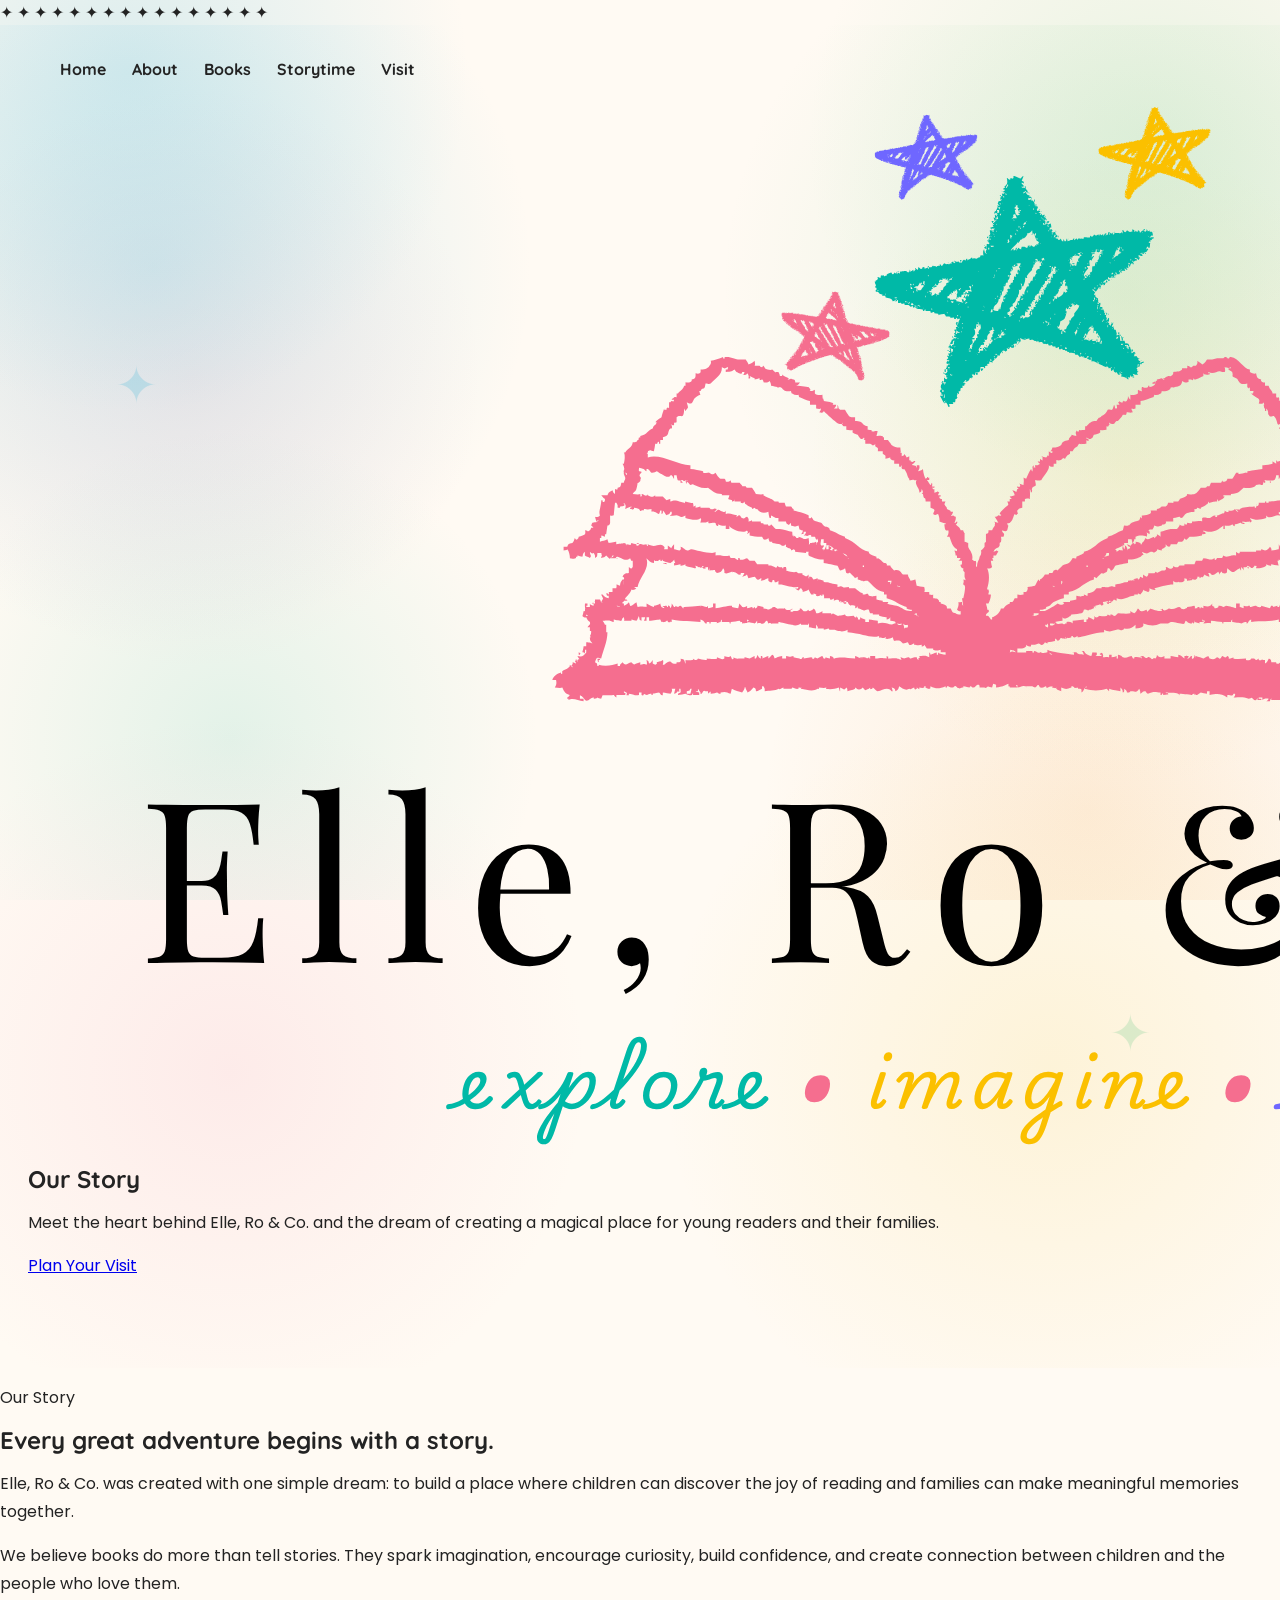
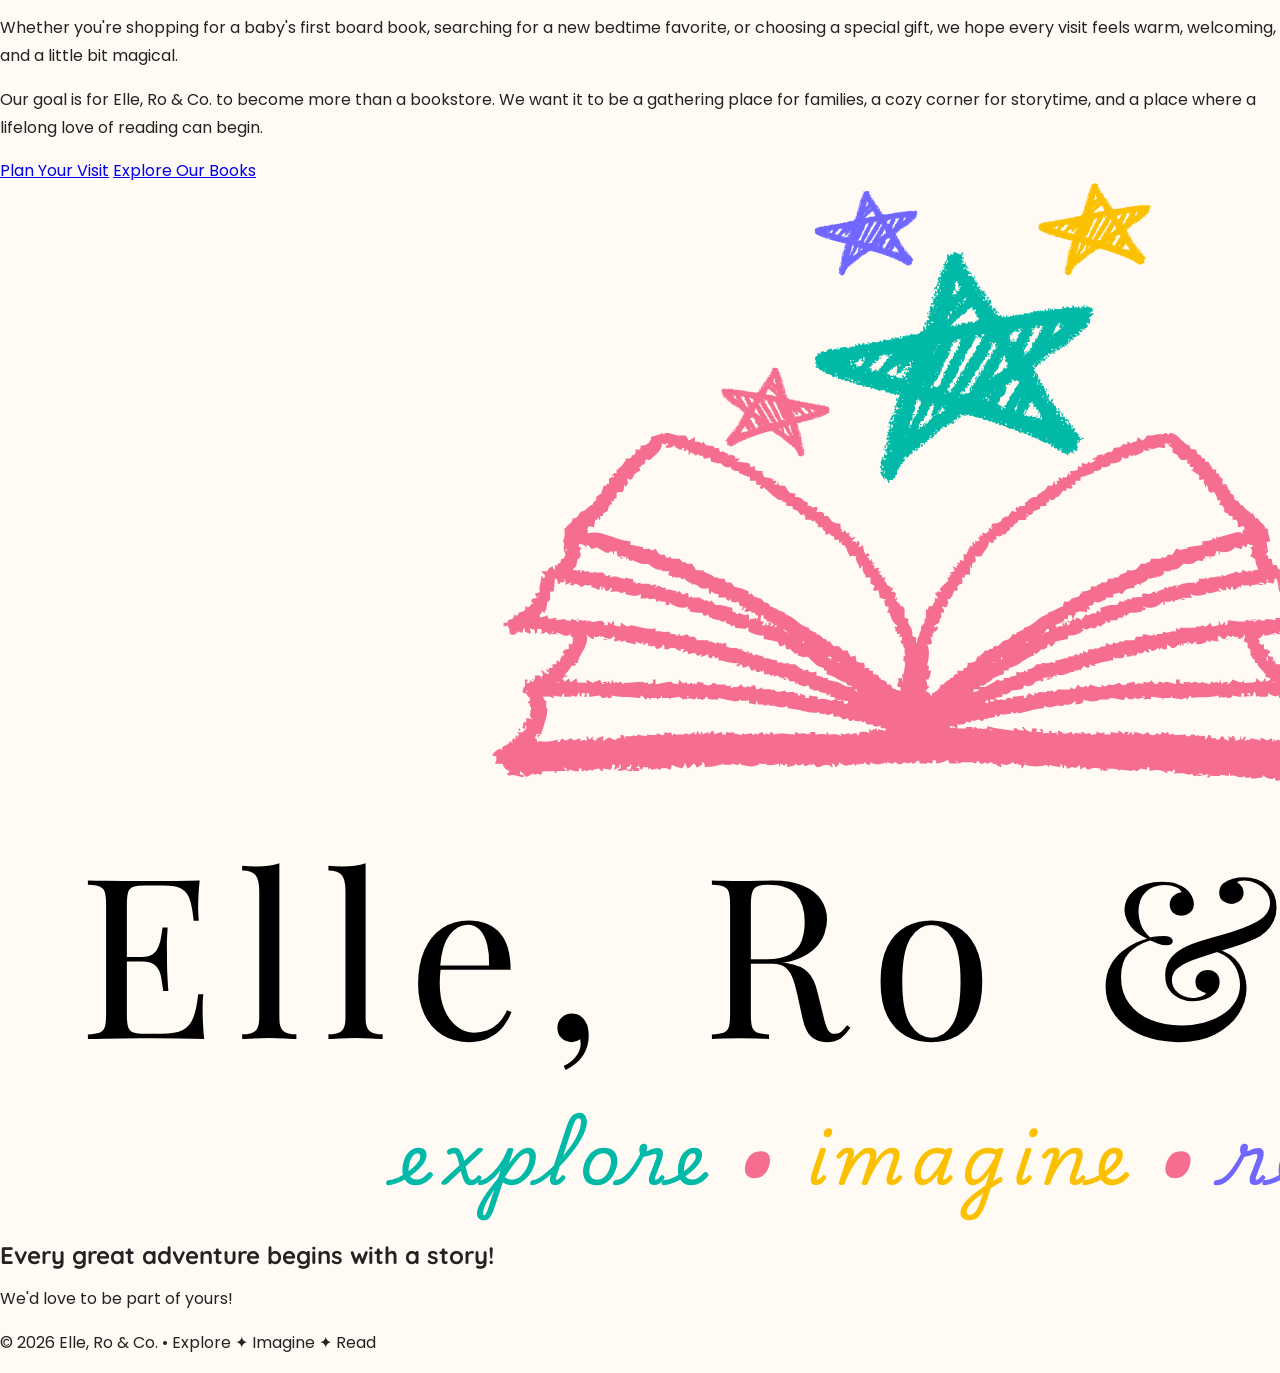
==== about.html @ 307da047 "Update about.html" ====
<!DOCTYPE html>
<html lang="en">
<head>
  <meta charset="UTF-8" />
  <meta name="viewport" content="width=device-width, initial-scale=1.0" />

  <title>Elle, Ro & Co. | Children’s Bookstore</title>

  <link rel="icon" type="image/png" href="/favicon.png" />
  <link rel="shortcut icon" type="image/png" href="/favicon.png" />
  <link rel="stylesheet" href="styles.css" />
</head>

<body>
  <div class="page-sparkles" aria-hidden="true">
  <span class="page-sparkle s1">✦</span>
  <span class="page-sparkle s2">✦</span>
  <span class="page-sparkle s3">✦</span>
  <span class="page-sparkle s4">✦</span>
  <span class="page-sparkle s5">✦</span>
  <span class="page-sparkle s6">✦</span>
  <span class="page-sparkle s7">✦</span>
  <span class="page-sparkle s8">✦</span>
  <span class="page-sparkle s9">✦</span>
  <span class="page-sparkle s10">✦</span>
  <span class="page-sparkle s11">✦</span>
  <span class="page-sparkle s12">✦</span>
  <span class="page-sparkle s13">✦</span>
  <span class="page-sparkle s14">✦</span>
  <span class="page-sparkle s15">✦</span>
  <span class="page-sparkle s16">✦</span>
</div>
  <header class="hero" id="home">
    <div class="shooting-star"></div>

    <nav class="nav">
     <div class="nav-links">
  <a href="index.html">Home</a>
  <a href="about.html">About</a>
  <a href="books.html">Books</a>
  <a href="storytime.html">Storytime</a>
  <a href="visit.html">Visit</a>
</div>

      <a href="index.html" class="logo-card">
        <img
          src="logo.png"
          alt="Elle, Ro & Co. logo"
          class="logo"
        />
      </a>
    </nav>

    <div class="hero-cloud cloud-one"></div>
    <div class="hero-cloud cloud-two"></div>

    <section class="hero-content">
      <h1>Our Story</h1>

      <p class="hero-text">
  Meet the heart behind Elle, Ro &amp; Co. and the dream of creating a magical
  place for young readers and their families.
</p>
     <div class="buttons">
  <a href="visit.html" class="btn primary">Plan Your Visit</a>
</div>
    </section>
  </header>

  <main>
  <section class="section about-page">
    <p class="section-label">Our Story</p>

    <h2>Every great adventure begins with a story.</h2>

    <p>
      Elle, Ro &amp; Co. was created with one simple dream: to build a place
      where children can discover the joy of reading and families can make
      meaningful memories together.
    </p>

    <p>
      We believe books do more than tell stories. They spark imagination,
      encourage curiosity, build confidence, and create connection between
      children and the people who love them.
    </p>

    <p>
      Whether you're shopping for a baby's first board book, searching for a
      new bedtime favorite, or choosing a special gift, we hope every visit
      feels warm, welcoming, and a little bit magical.
    </p>

    <p>
      Our goal is for Elle, Ro &amp; Co. to become more than a bookstore. We
      want it to be a gathering place for families, a cozy corner for
      storytime, and a place where a lifelong love of reading can begin.
    </p>

    <div class="buttons">
      <a href="visit.html" class="btn primary">Plan Your Visit</a>
      <a href="books.html" class="btn secondary">Explore Our Books</a>
    </div>
  </section>
</main>

  <footer class="footer">
    <img
      src="logo.png"
      alt="Elle, Ro & Co. logo"
      class="footer-logo"
    />

    <h2>Every great adventure begins with a story!</h2>

    <p class="signature-line">
      We'd love to be part of yours!
    </p>

    <p class="copyright">
      © 2026 Elle, Ro &amp; Co. • Explore ✦ Imagine ✦ Read
    </p>
  </footer>

  <script src="script.js"></script>
</body>
</html>
---- styles.css ----
@import url('https://fonts.googleapis.com/css2?family=Caveat:wght@500;700&family=Quicksand:wght@500;600;700&family=Poppins:wght@400;500;700&display=swap');
@font-face {
    font-family: 'Amsterdam';
    src: url('./fonts/amsterdam.ttf') format('truetype');
    font-weight: normal;
    font-style: normal;
}
:root {
  --cream: #fffaf3;
  --white: #ffffff;
  --ink: #232323;
  --pink: #f5a7bd;
  --yellow: #f6d66b;
  --blue: #75c7df;
  --green: #9bd8a5;
  --teal: #7fd6c2;
  --orange: #f4a35d;
  --shadow: 0 18px 45px rgba(0,0,0,0.07);
}

* {
  box-sizing: border-box;
}

html {
  scroll-behavior: smooth;
}

body {
  margin: 0;
  font-family: 'Poppins', sans-serif;
  color: var(--ink);
  background:
    radial-gradient(circle at 10% 8%, rgba(117,199,223,0.26), transparent 24%),
    radial-gradient(circle at 90% 16%, rgba(155,216,165,0.24), transparent 25%),
    radial-gradient(circle at 15% 42%, rgba(245,167,189,0.18), transparent 24%),
    radial-gradient(circle at 88% 52%, rgba(246,214,107,0.22), transparent 26%),
    radial-gradient(circle at 18% 82%, rgba(127,214,194,0.22), transparent 24%),
    radial-gradient(circle at 85% 90%, rgba(244,163,93,0.16), transparent 24%),
    var(--cream);
  background-attachment: fixed;
}

h1, h2, h3 {
  font-family: 'Quicksand', sans-serif;
  margin: 0;
  line-height: 1.08;
}

p {
  line-height: 1.75;
}

/* HERO */

.hero {
  min-height: 100vh;
  padding: 34px 28px 90px;
  position: relative;
  overflow: hidden;
  background:
    radial-gradient(circle at 12% 18%, rgba(117,199,223,0.28), transparent 24%),
    radial-gradient(circle at 88% 20%, rgba(155,216,165,0.25), transparent 26%),
    radial-gradient(circle at 18% 78%, rgba(245,167,189,0.18), transparent 24%),
    radial-gradient(circle at 82% 78%, rgba(246,214,107,0.2), transparent 26%),
    transparent;
}

.hero::before,
.hero::after {
  content: "✦";
  position: absolute;
  font-size: 3.2rem;
  opacity: 0.35;
  animation: twinkle 3s infinite ease-in-out;
  pointer-events: none;
}

.hero::before {
  top: 24%;
  left: 9%;
  color: var(--blue);
}

.hero::after {
  bottom: 22%;
  right: 10%;
  color: var(--green);
  animation-delay: 1.2s;
}

/* NAV */

.nav {
  max-width: 1160px;
  margin: 0 auto;
  display: flex;
  flex-direction: column;
}

.nav-links {
  width: 100%;
  display: flex;
  justify-content: flex-start;
  align-items: center;
  gap: 26px;
  margin-bottom: 28px;
}

.nav-links a {
  font-family: 'Quicksand', sans-serif;
  text-decoration: none;
  color: var(--ink);
  font-weight: 700;
  font-size: 1rem;
  transition: 0.2s ease;
}

.nav-links a:hover {
  color: var(--blue);
  transform: translateY(-2px);


/* CLICKABLE TEXT LINKS */
a.location-link,
a.location-link:link,
a.location-link:visited {
  display: inline;
  color: #389bb7 !important;
  font-weight: 700;
  text-decoration-line: underline;
  text-decoration-color: #75c7df !important;
  text-decoration-thickness: 2px;
  text-underline-offset: 4px;
  overflow-wrap: anywhere;
  transition:
    color 0.25s ease,
    text-decoration-color 0.25s ease;
}

a.location-link:hover,
a.location-link:focus-visible,
a.location-link:active {
  color: #5fa76c !important;
  text-decoration-color: #9bd8a5 !important;
}

/* LOGO */

.logo-card {
  align-self: center;
  display: inline-block;
  background: rgba(255,252,247,0.22);
  backdrop-filter: blur(8px);
  padding: 26px 72px;
  border-radius: 40px;
  border: 1px solid rgba(255,255,255,0.45);
  box-shadow: 0 15px 40px rgba(0,0,0,0.05);
  margin-bottom: 8px;
}

.logo {
  width: 520px;
  max-width: 92vw;
  display: block;
}

.hero-content {
  max-width: 990px;
  margin: 38px auto 0;
  text-align: center;
}

h1 {
  font-size: clamp(3rem, 6.5vw, 5.8rem);
}

.hero-text {
  max-width: 640px;
  margin: 30px auto 0;
  font-size: 1.12rem;
}

.buttons {
  margin-top: 38px;
  display: flex;
  gap: 16px;
  justify-content: center;
  flex-wrap: wrap;
}

.btn {
  text-decoration: none;
  color: var(--ink);
  padding: 15px 26px;
  border-radius: 999px;
  font-weight: 800;
  box-shadow: var(--shadow);
  transition: 0.2s ease;
}

.btn:hover {
  transform: translateY(-4px);
}

.primary {
  background: var(--blue);
}

.secondary {
  background: var(--white);
  border: 2px solid rgba(117,199,223,0.5);
}

/* SECTIONS */

.section {
  max-width: 1080px;
  margin: 0 auto;
  padding: 105px 28px;
  text-align: center;
}

.section-label {
  font-weight: 700;
  color: var(--orange);
  letter-spacing: 2px;
  font-size: 1.05rem;
  margin-bottom: 22px;
}

.section h2 {
  font-size: clamp(2.4rem, 5vw, 4.25rem);
  max-width: 820px;
  margin: 0 auto 26px;
}

.section > p:not(.section-label) {
  max-width: 720px;
  margin: 0 auto;
  font-size: 1.08rem;
}

.about,
.promise,
.events,
.visit {
  background: rgba(255,255,255,0.88);
  border-radius: 42px;
  box-shadow: var(--shadow);
  margin-top: 44px;
  position: relative;
  overflow: hidden;
}

.about { border-top: 10px solid var(--blue); }
.promise { border-top: 10px solid var(--green); }
.events { border-top: 10px solid var(--yellow); }
.visit { border-top: 10px solid var(--pink); }

/* BOOK CARDS */

.book-grid {
  display: grid;
  grid-template-columns: repeat(3, 1fr);
  gap: 22px;
  margin-top: 52px;
}

.shelf-book {
  background: var(--white);
  border-radius: 28px;
  padding: 34px 28px;
  text-align: center;
  min-height: 230px;
  box-shadow: var(--shadow);
  border: 1px solid rgba(0,0,0,0.04);
  transition: 0.22s ease;
}

.shelf-book:hover {
  transform: translateY(-7px);
}

.shelf-book span {
  font-size: 2.1rem;
  display: inline-block;
  margin-bottom: 20px;
}

.shelf-book h3 {
  font-size: 1.7rem;
  margin-bottom: 12px;
}

.shelf-book.blue h3 { color: #389bb7; }
.shelf-book.green h3 { color: #5fa76c; }
.shelf-book.yellow h3 { color: #c79b16; }
.shelf-book.teal h3 { color: #3aa991; }
.shelf-book.pink h3 { color: #d96f8d; }
.shelf-book.orange h3 { color: #d68233; }

/* EVENTS + VISIT */

.event-box {
  margin: 42px auto 0;
  max-width: 580px;
  background: rgba(246,214,107,0.16);
  border: 2px dashed rgba(199,155,22,0.55);
  border-radius: 30px;
  padding: 30px;
}

.event-box h3 {
  font-size: 1.8rem;
}

.visit-grid {
  display: grid;
  grid-template-columns: repeat(3, 1fr);
  gap: 22px;
  margin-top: 44px;
}

.visit-grid div {
  background: var(--white);
  border-radius: 28px;
  padding: 30px;
  box-shadow: var(--shadow);
}

.visit-grid h3 {
  color: #d96f8d;
  font-size: 1.6rem;
}

/* FOOTER */

.footer {
  text-align: center;
  padding: 90px 28px 65px;
}

.footer-logo {
  width: 170px;
  margin-bottom: 22px;
}

.footer h2 {
  font-size: clamp(2rem, 4vw, 3.2rem);
  margin-bottom: 10px;
}

.copyright {
  margin-top: 30px;
  font-size: 0.92rem;
  opacity: 0.75;
}

.signature-line {
    font-family: 'Amsterdam', cursive;
    font-size: 2.2rem;
    color: rgba(35,35,35,.82);
    margin-top: 48px;
    transform: rotate(-1deg);
    line-height: 1.2;
}

/* SHOOTING STAR */

.shooting-star {
  position: absolute;
  top: 12%;
  left: -120px;
  width: 140px;
  height: 2px;
  background: linear-gradient(
    to right,
    rgba(255,255,255,0),
    rgba(255,255,255,0.95)
  );
  border-radius: 999px;
  box-shadow: 0 0 10px rgba(255,255,255,0.9);
  transform: rotate(-18deg);
  animation: shootingStar 22s linear infinite;
  pointer-events: none;
  z-index: 2;
}

.shooting-star::after {
  content: "✦";
  position: absolute;
  right: -8px;
  top: -13px;
  font-size: 1.1rem;
  color: #fff8c6;
  text-shadow:
    0 0 10px #fff,
    0 0 18px #ffe89b;
}

/* PAGE SPARKLES */

.page-sparkles {
  position: fixed;
  inset: 0;
  pointer-events: none;
  z-index: 0;
  overflow: hidden;
}

.page-sparkle {
  position: absolute;
  font-size: 1.2rem;
  opacity: 0;
  animation: pageTwinkle 4s ease-in-out infinite;
}

.s1  { top: 7%;  left: 6%;  color: var(--blue);   animation-delay: 0s; }
.s2  { top: 13%; right: 8%;  color: var(--green);  animation-delay: 1.1s; }
.s3  { top: 22%; left: 14%; color: var(--yellow); animation-delay: 2.2s; }
.s4  { top: 29%; right: 13%; color: var(--pink);   animation-delay: 0.7s; }

.s5  { top: 38%; left: 7%;  color: var(--teal);   animation-delay: 1.8s; }
.s6  { top: 44%; right: 6%; color: var(--orange); animation-delay: 2.8s; }
.s7  { top: 51%; left: 18%; color: var(--green);  animation-delay: 0.4s; }
.s8  { top: 57%; right: 17%; color: var(--blue);   animation-delay: 1.5s; }

.s9  { top: 65%; left: 5%;  color: var(--pink);   animation-delay: 2.4s; }
.s10 { top: 71%; right: 9%; color: var(--yellow); animation-delay: 0.9s; }
.s11 { top: 78%; left: 15%; color: var(--orange); animation-delay: 1.9s; }
.s12 { top: 84%; right: 16%; color: var(--teal);  animation-delay: 2.9s; }

.s13 { top: 91%; left: 8%;  color: var(--blue);   animation-delay: 0.5s; }
.s14 { top: 96%; right: 7%; color: var(--green);  animation-delay: 1.6s; }
.s15 { top: 34%; left: 48%; color: var(--yellow); animation-delay: 2.6s; }
.s16 { top: 73%; left: 52%; color: var(--pink);   animation-delay: 1.2s; }

.s1,
.s6,
.s11,
.s15 {
  font-size: 0.85rem;
}

.s3,
.s8,
.s13 {
  font-size: 1.55rem;
}

/* ANIMATIONS */

@keyframes twinkle {
  0%, 100% {
    transform: scale(1) rotate(0deg);
    opacity: 0.25;
  }

  50% {
    transform: scale(1.3) rotate(12deg);
    opacity: 0.7;
  }
}

@keyframes shootingStar {
  0% {
    transform: translate(-120px, -40px) rotate(-18deg);
    opacity: 0;
  }

  2% {
    opacity: 1;
  }

  7% {
    transform: translate(1450px, 340px) rotate(-18deg);
    opacity: 0;
  }

  100% {
    transform: translate(1450px, 340px) rotate(-18deg);
    opacity: 0;
  }
}
@keyframes pageTwinkle {
  0%,
  100% {
    opacity: 0.08;
    transform: scale(0.8) rotate(0deg);
  }

  50% {
    opacity: 0.65;
    transform: scale(1.25) rotate(12deg);
  }
}

.hero,
.section,
.footer {
  position: relative;
  z-index: 1;
}

/* ==========================
   MOBILE
========================== */

@media (max-width: 850px) {
  html,
  body {
    width: 100%;
    max-width: 100%;
    margin: 0;
    overflow-x: hidden;
  }

  body {
    background-attachment: scroll;
  }

  .hero {
    width: 100%;
    min-height: auto;
    padding: 18px 0 64px;
    overflow: hidden;
  }

  .hero::before {
    top: 19%;
    left: 4%;
    font-size: 2rem;
  }

  .hero::after {
    right: 5%;
    bottom: 10%;
    font-size: 2rem;
  }

  /* NAVIGATION */

  .nav {
    width: 100%;
    max-width: none;
    margin: 0;
    padding: 0;
  }

  .nav-links {
    width: 100%;
    display: flex;
    flex-wrap: nowrap;
    justify-content: flex-start;
    align-items: center;
    gap: 21px;
    margin: 0 0 22px;
    padding: 10px 18px 12px;
    overflow-x: auto;
    scrollbar-width: none;
    -webkit-overflow-scrolling: touch;
  }

  .nav-links::-webkit-scrollbar {
    display: none;
  }

  .nav-links a {
    flex: 0 0 auto;
    padding: 4px 0;
    font-size: 0.94rem;
  }

  /* LOGO */

  .logo-card {
    width: calc(100% - 36px);
    max-width: 430px;
    margin: 0 auto;
    padding: 15px 18px;
    border-radius: 26px;
  }

  .logo {
    display: block;
    width: 100%;
    max-width: 350px;
    height: auto;
    margin: 0 auto;
  }

  /* HERO TEXT */

  .hero-content {
    width: calc(100% - 36px);
    max-width: 600px;
    margin: 27px auto 0;
    padding: 0;
  }

  h1 {
    font-size: clamp(2.35rem, 11vw, 3.5rem);
    line-height: 1.04;
  }

  .hero-text {
    width: 100%;
    max-width: 500px;
    margin: 21px auto 0;
    font-size: 0.98rem;
    line-height: 1.7;
  }

  .buttons {
    width: 100%;
    flex-direction: column;
    align-items: center;
    gap: 12px;
    margin-top: 26px;
  }

  .btn {
    width: 100%;
    max-width: 275px;
    padding: 14px 20px;
    text-align: center;
  }

  /* HOMEPAGE SECTIONS */

  .section {
    width: calc(100% - 32px);
    max-width: 650px;
    margin-left: auto;
    margin-right: auto;
    padding: 58px 20px;
  }

  .section-label {
    margin-bottom: 16px;
    font-size: 0.92rem;
    letter-spacing: 1.5px;
  }

  .section h2 {
    max-width: 100%;
    margin-bottom: 21px;
    font-size: clamp(2rem, 8.6vw, 2.85rem);
    line-height: 1.08;
  }

  .section > p:not(.section-label) {
    max-width: 100%;
    font-size: 0.98rem;
    line-height: 1.7;
  }

  .about,
  .promise,
  .events,
  .visit {
    margin-top: 28px;
    border-radius: 28px;
  }

  /* BOOK CARDS */

  .book-grid {
    grid-template-columns: 1fr;
    gap: 17px;
    margin-top: 34px;
  }

  .shelf-book {
    width: 100%;
    max-width: 360px;
    min-height: auto;
    margin: 0 auto;
    padding: 27px 22px;
    border-radius: 24px;
  }

  .shelf-book span {
    margin-bottom: 13px;
    font-size: 1.9rem;
  }

  .shelf-book h3 {
    margin-bottom: 9px;
    font-size: 1.5rem;
  }

  .shelf-book p {
    margin-bottom: 0;
    font-size: 0.94rem;
  }

  /* STORYTIME */

  .event-box {
    width: 100%;
    max-width: 360px;
    margin: 30px auto 0;
    padding: 24px 20px;
    border-radius: 24px;
  }

  /* VISIT */

  .visit-grid {
    grid-template-columns: 1fr;
    gap: 16px;
    margin-top: 32px;
  }

  .visit-grid div {
    width: 100%;
    max-width: 360px;
    margin: 0 auto;
    padding: 25px 20px;
    border-radius: 24px;
  }

  .visit-grid h3 {
    font-size: 1.48rem;
  }

  .location-link {
    margin: 3px 0;
    overflow-wrap: anywhere;
  }

  /* FOOTER */

  .footer {
    width: 100%;
    margin: 0 auto;
    padding: 65px 18px 48px;
  }

  .footer-logo {
    width: 135px;
    max-width: 100%;
    margin-bottom: 18px;
  }

  .footer h2 {
    font-size: clamp(1.9rem, 8vw, 2.65rem);
    line-height: 1.08;
  }

  .signature-line {
    margin-top: 34px;
    margin-left: 0;
    font-size: 1.75rem;
    line-height: 1.3;
  }

  .copyright {
    margin-top: 26px;
    font-size: 0.78rem;
    line-height: 1.6;
  }

  /* SPARKLES */

  .shooting-star {
    display: none;
  }

  .page-sparkle {
    font-size: 0.8rem;
  }

  .s3,
  .s8,
  .s13 {
    font-size: 1.05rem;
  }
}
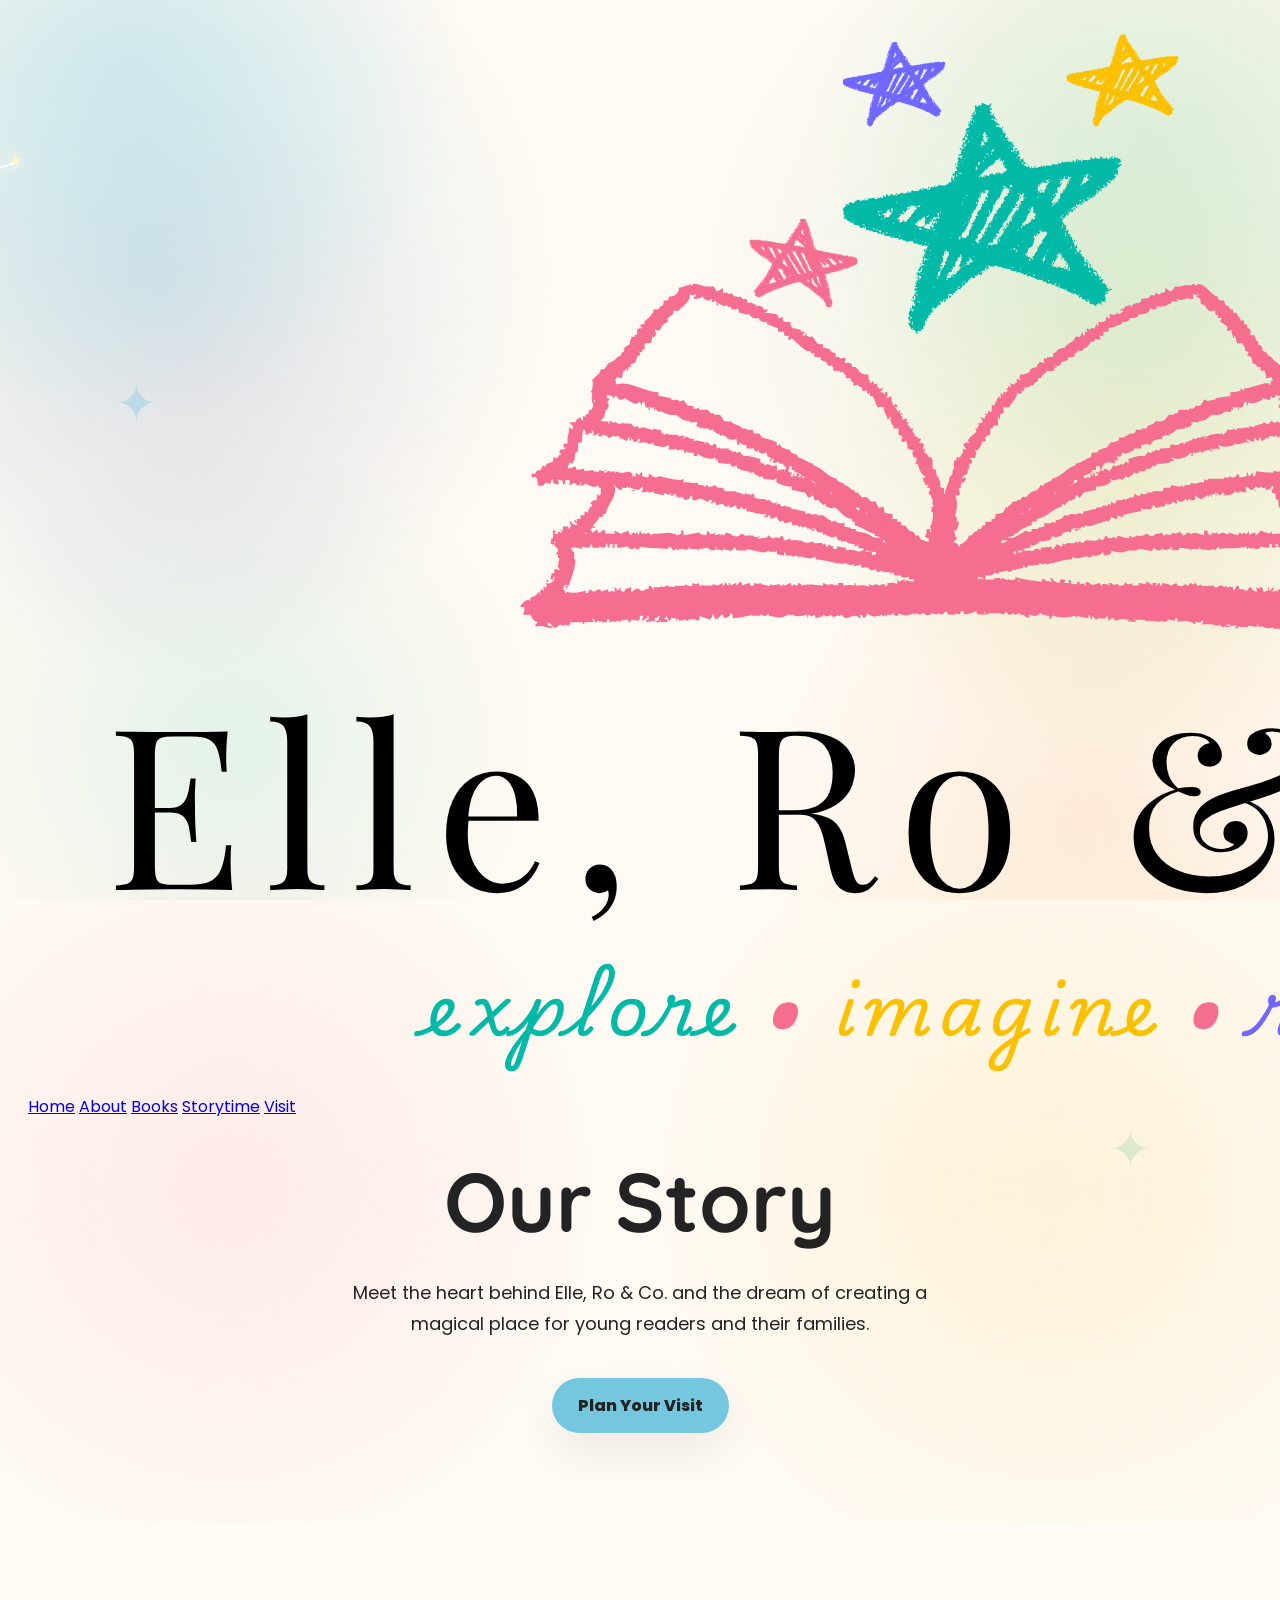
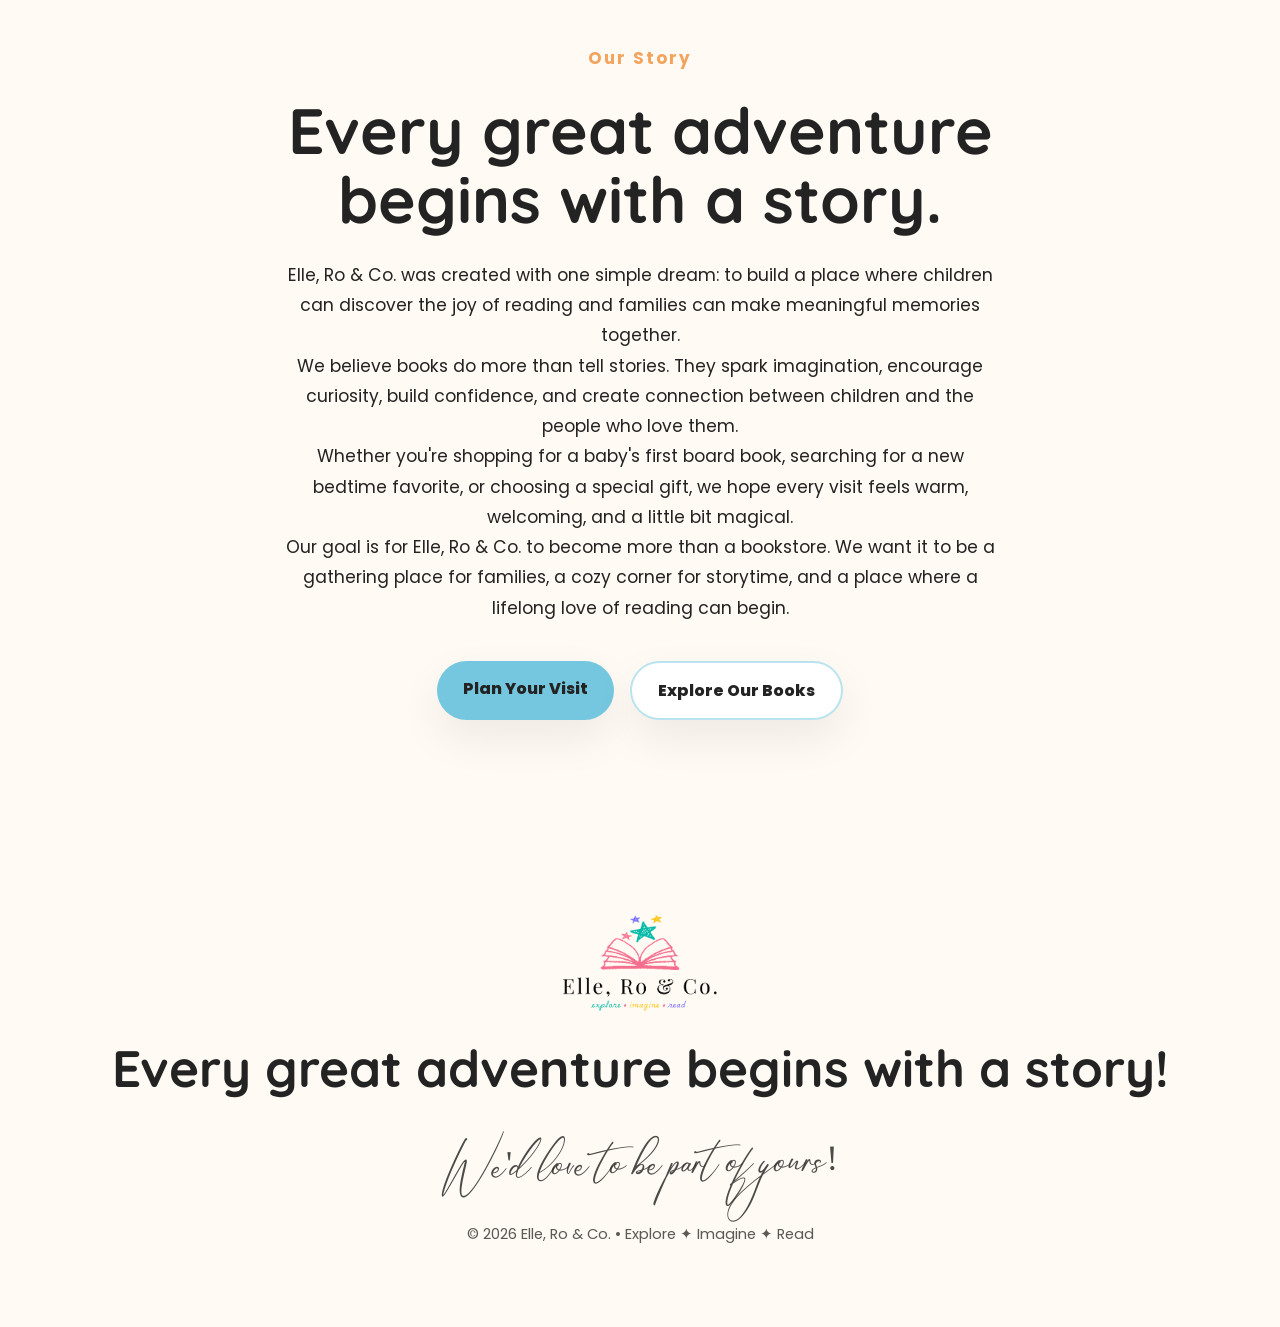
==== commit 9e7e150f: "Update about.html" ====
--- a/about.html
+++ b/about.html
@@ -33,24 +33,24 @@
   <header class="hero" id="home">
     <div class="shooting-star"></div>
 
-    <nav class="nav">
-     <div class="nav-links">
-  <a href="index.html">Home</a>
-  <a href="about.html">About</a>
-  <a href="books.html">Books</a>
-  <a href="storytime.html">Storytime</a>
-  <a href="visit.html">Visit</a>
-</div>
+    <nav class="inner-nav">
+  <a href="index.html" class="inner-logo-link">
+    <img
+      src="logo.png"
+      alt="Elle, Ro & Co. logo"
+      class="inner-logo"
+    />
+  </a>
 
-      <a href="index.html" class="logo-card">
-        <img
-          src="logo.png"
-          alt="Elle, Ro & Co. logo"
-          class="logo"
-        />
-      </a>
-    </nav>
-
+  <div class="inner-nav-links">
+    <a href="index.html">Home</a>
+    <a href="about.html">About</a>
+    <a href="books.html">Books</a>
+    <a href="storytime.html">Storytime</a>
+    <a href="visit.html">Visit</a>
+  </div>
+</nav>
+    
     <div class="hero-cloud cloud-one"></div>
     <div class="hero-cloud cloud-two"></div>
 
--- a/styles.css
+++ b/styles.css
@@ -119,7 +119,7 @@
 .nav-links a:hover {
   color: var(--blue);
   transform: translateY(-2px);
-
+}
 
 /* CLICKABLE TEXT LINKS */
 a.location-link,
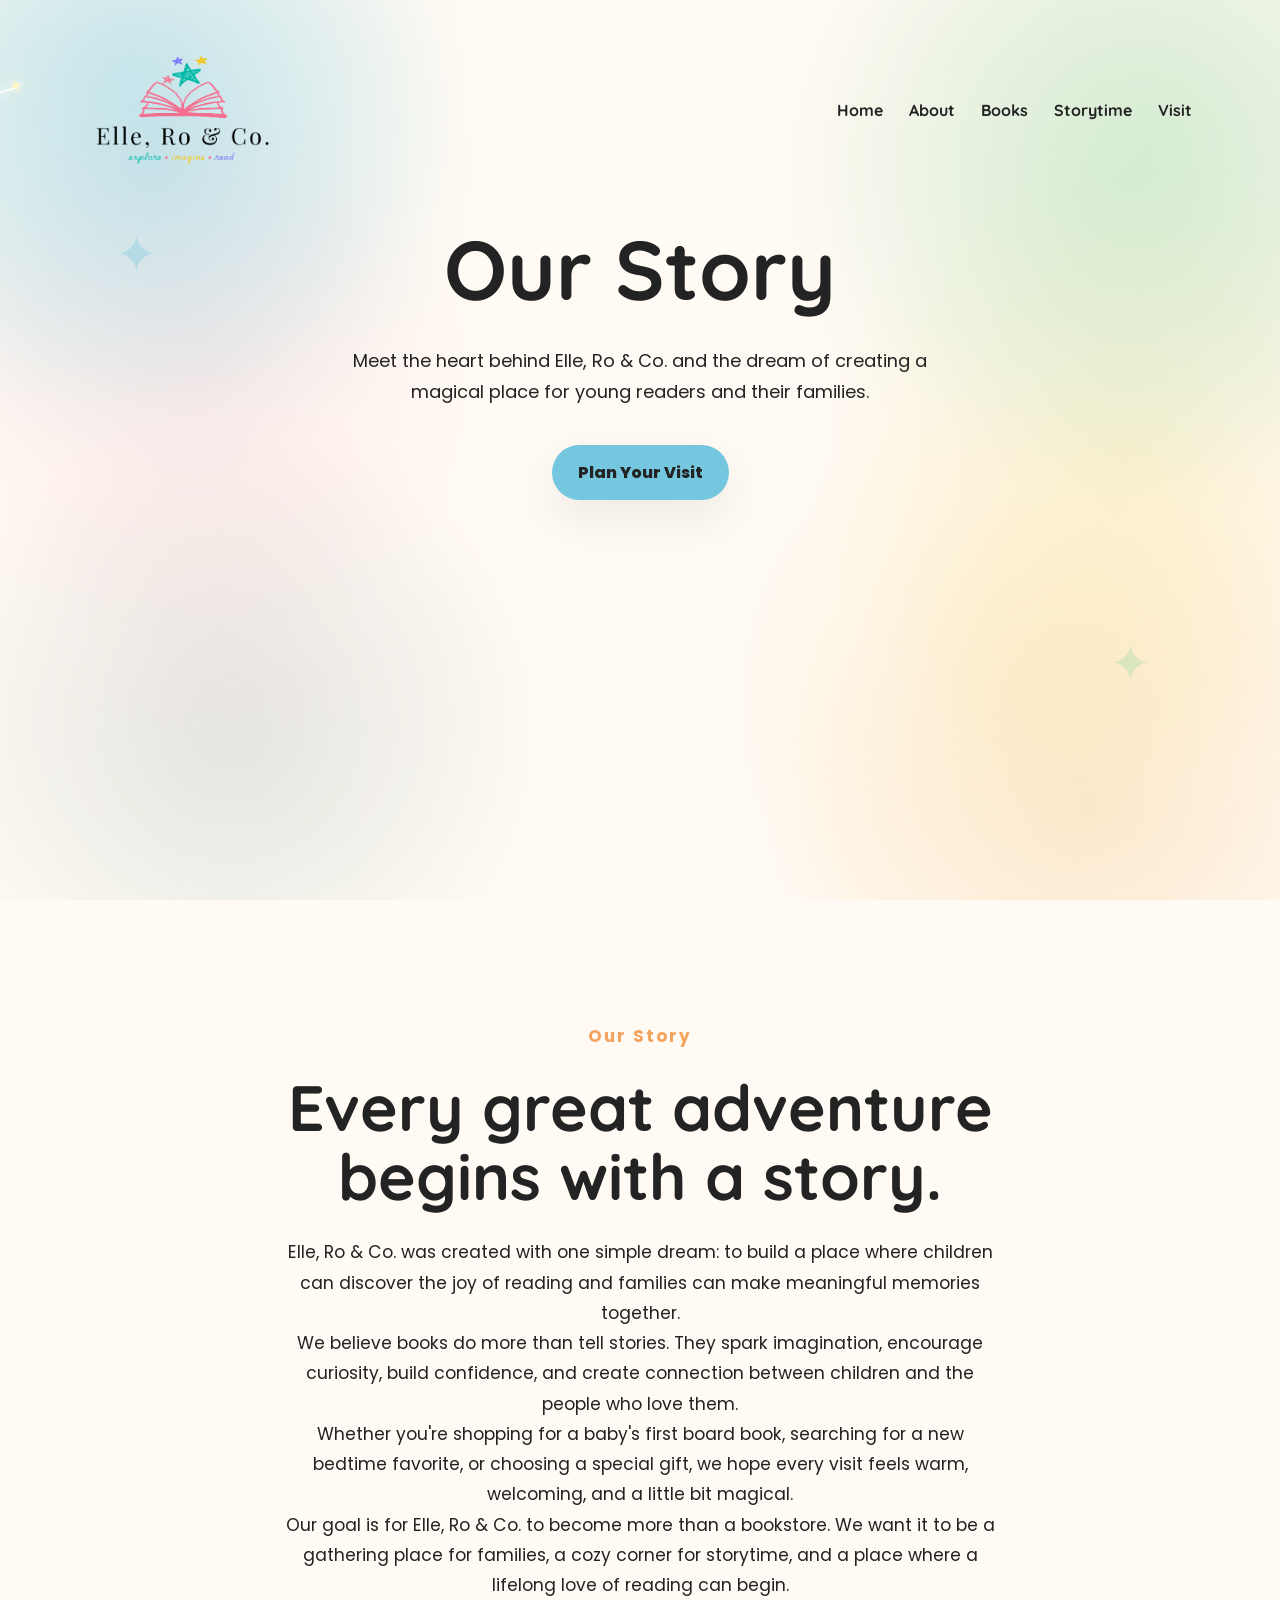
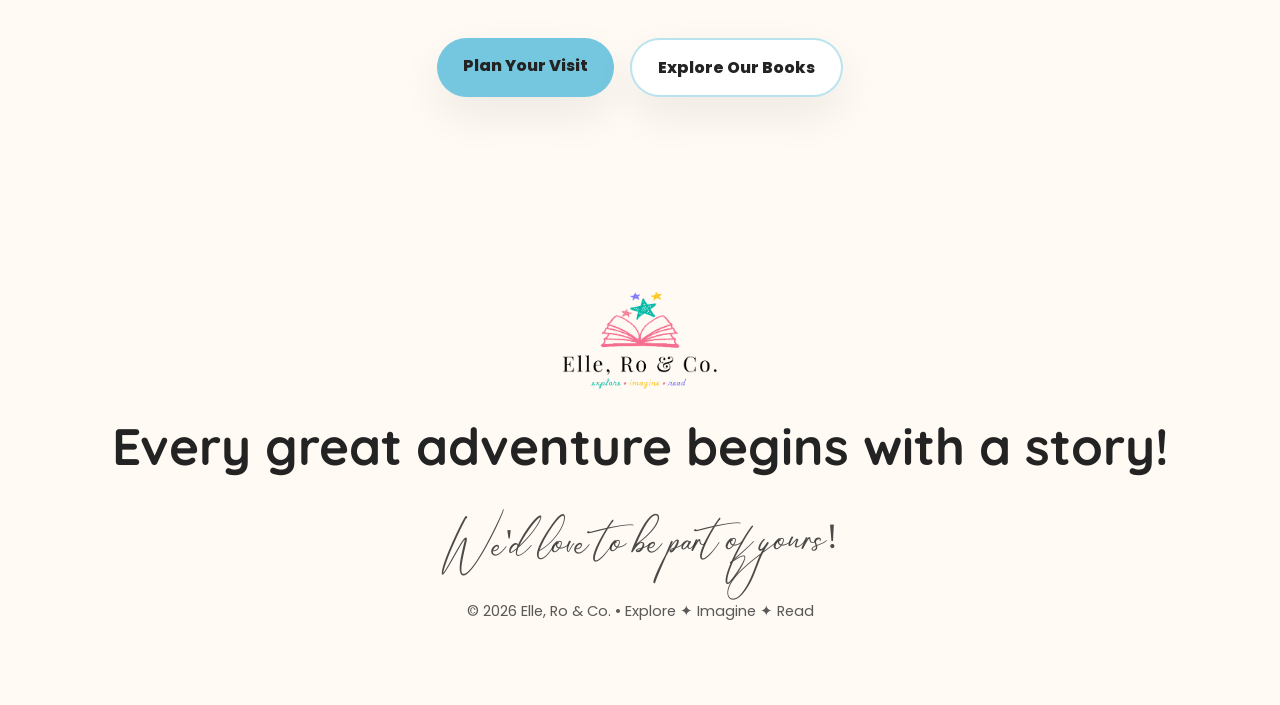
==== commit c4527d14: "Update about.html" ====
--- a/about.html
+++ b/about.html
@@ -36,10 +36,11 @@
     <nav class="inner-nav">
   <a href="index.html" class="inner-logo-link">
     <img
-      src="logo.png"
-      alt="Elle, Ro & Co. logo"
-      class="inner-logo"
-    />
+  src="logo.png"
+  alt="Elle, Ro & Co. logo"
+  class="inner-logo"
+  style="width: 190px; height: auto;"
+/>
   </a>
 
   <div class="inner-nav-links">
--- a/styles.css
+++ b/styles.css
@@ -503,6 +503,82 @@
   z-index: 1;
 }
 
+/* INNER PAGE NAVIGATION */
+
+.inner-nav {
+  max-width: 1160px;
+  margin: 0 auto;
+  padding: 22px 28px;
+  display: flex;
+  align-items: center;
+  justify-content: space-between;
+  gap: 30px;
+}
+
+.inner-logo-link {
+  display: inline-block;
+  flex-shrink: 0;
+}
+
+.inner-logo {
+  display: block;
+  width: 190px;
+  height: auto;
+}
+
+.inner-nav-links {
+  display: flex;
+  align-items: center;
+  justify-content: flex-end;
+  gap: 26px;
+  flex-wrap: wrap;
+}
+
+.inner-nav-links a {
+  font-family: 'Quicksand', sans-serif;
+  text-decoration: none;
+  color: var(--ink);
+  font-weight: 700;
+  font-size: 1rem;
+  transition: 0.2s ease;
+}
+
+.inner-nav-links a:hover {
+  color: var(--blue);
+  transform: translateY(-2px);
+}
+
+@media (max-width: 850px) {
+  .inner-nav {
+    padding: 16px 18px;
+    flex-direction: column;
+    gap: 15px;
+  }
+
+  .inner-logo {
+    width: 150px;
+  }
+
+  .inner-nav-links {
+    width: 100%;
+    justify-content: flex-start;
+    flex-wrap: nowrap;
+    gap: 20px;
+    overflow-x: auto;
+    padding-bottom: 5px;
+    scrollbar-width: none;
+  }
+
+  .inner-nav-links::-webkit-scrollbar {
+    display: none;
+  }
+
+  .inner-nav-links a {
+    flex: 0 0 auto;
+    font-size: 0.94rem;
+  }
+}
+
 /* ==========================
    MOBILE
 ========================== */
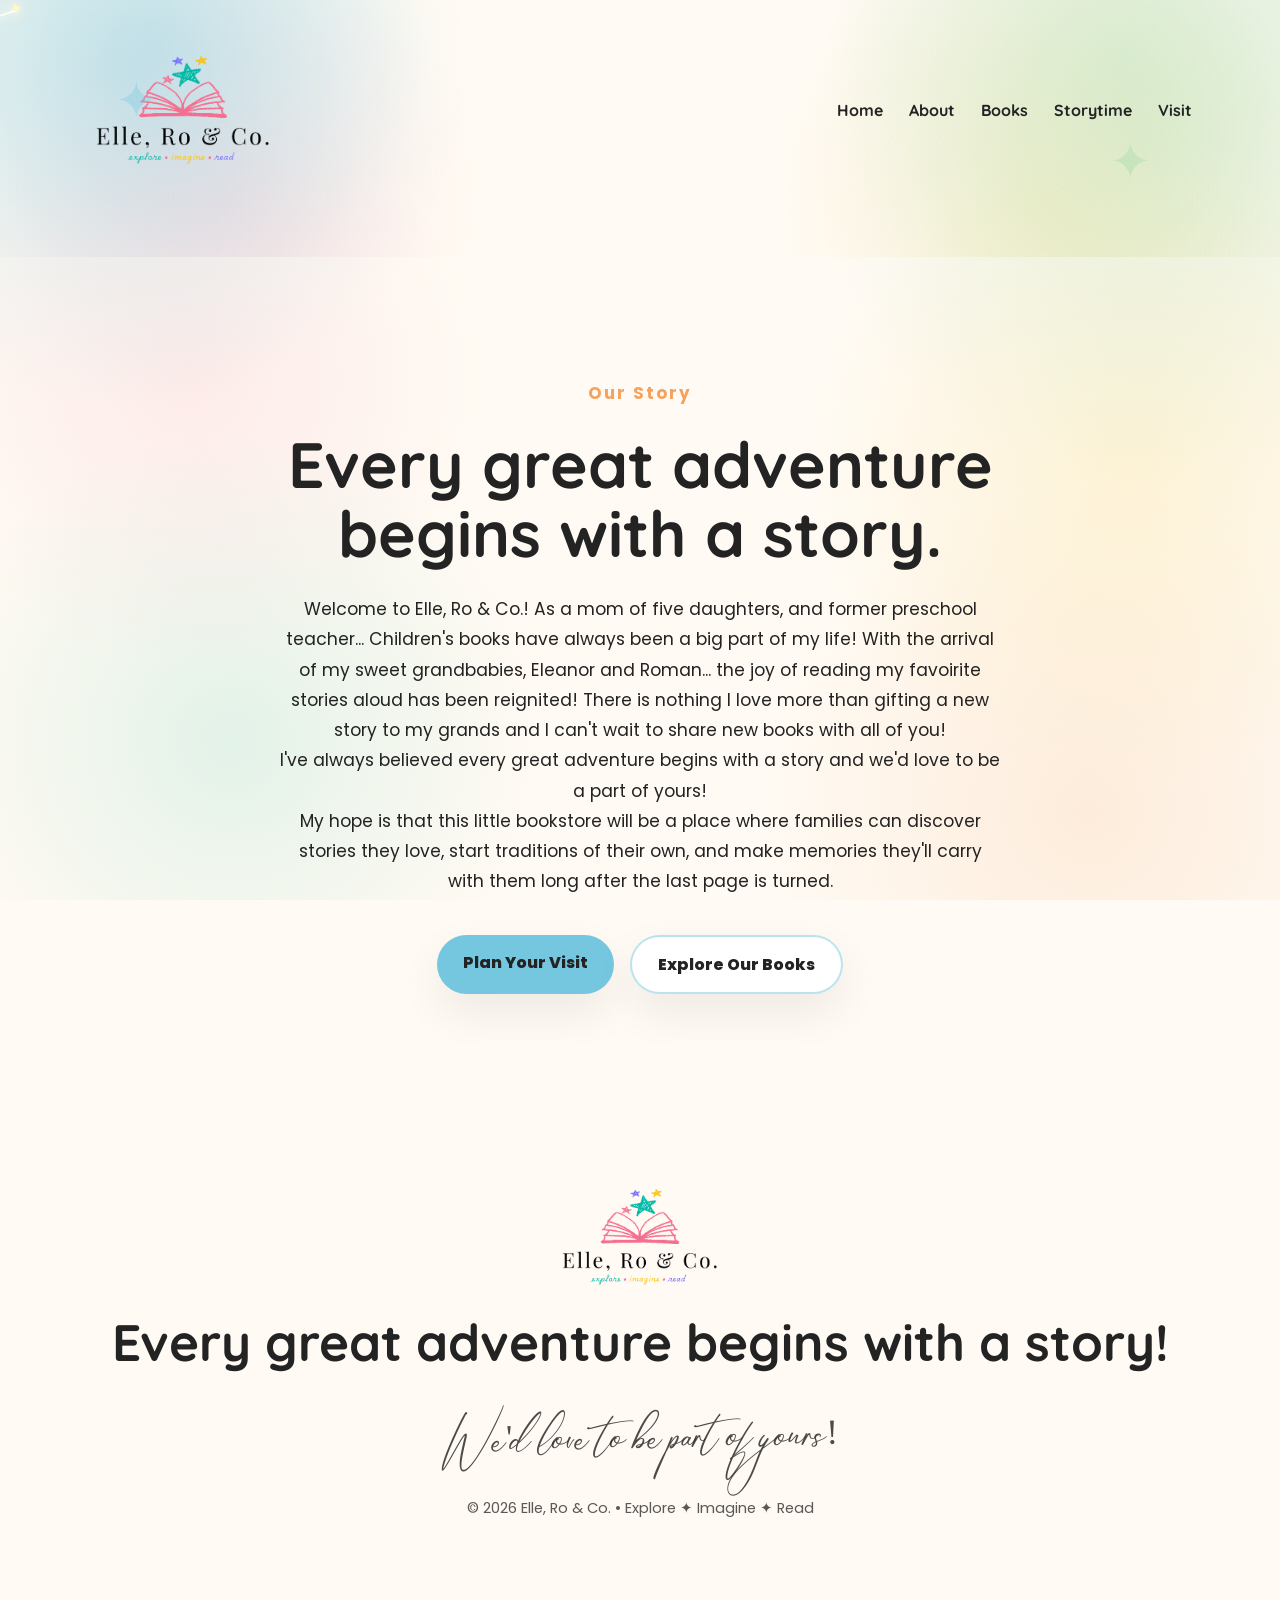
==== commit 0b3946f4: "Update about.html" ====
--- a/about.html
+++ b/about.html
@@ -30,7 +30,7 @@
   <span class="page-sparkle s15">✦</span>
   <span class="page-sparkle s16">✦</span>
 </div>
-  <header class="hero" id="home">
+  <header class="hero inner-hero">
     <div class="shooting-star"></div>
 
     <nav class="inner-nav">
@@ -55,16 +55,6 @@
     <div class="hero-cloud cloud-one"></div>
     <div class="hero-cloud cloud-two"></div>
 
-    <section class="hero-content">
-      <h1>Our Story</h1>
-
-      <p class="hero-text">
-  Meet the heart behind Elle, Ro &amp; Co. and the dream of creating a magical
-  place for young readers and their families.
-</p>
-     <div class="buttons">
-  <a href="visit.html" class="btn primary">Plan Your Visit</a>
-</div>
     </section>
   </header>
 
@@ -75,27 +65,15 @@
     <h2>Every great adventure begins with a story.</h2>
 
     <p>
-      Elle, Ro &amp; Co. was created with one simple dream: to build a place
-      where children can discover the joy of reading and families can make
-      meaningful memories together.
+      Welcome to Elle, Ro &amp; Co.! As a mom of five daughters, and former preschool teacher... Children's books have always been a big part of my life! With the arrival of my sweet grandbabies, Eleanor and Roman... the joy of reading my favoirite stories aloud has been reignited! There is nothing I love more than gifting a new story to my grands and I can't wait to share new books with all of you!
     </p>
 
     <p>
-      We believe books do more than tell stories. They spark imagination,
-      encourage curiosity, build confidence, and create connection between
-      children and the people who love them.
+      I've always believed every great adventure begins with a story and we'd love to be a part of yours!
     </p>
 
     <p>
-      Whether you're shopping for a baby's first board book, searching for a
-      new bedtime favorite, or choosing a special gift, we hope every visit
-      feels warm, welcoming, and a little bit magical.
-    </p>
-
-    <p>
-      Our goal is for Elle, Ro &amp; Co. to become more than a bookstore. We
-      want it to be a gathering place for families, a cozy corner for
-      storytime, and a place where a lifelong love of reading can begin.
+      My hope is that this little bookstore will be a place where families can discover stories they love, start traditions of their own, and make memories they'll carry with them long after the last page is turned.
     </p>
 
     <div class="buttons">
--- a/styles.css
+++ b/styles.css
@@ -526,6 +526,11 @@
   height: auto;
 }
 
+.inner-hero {
+  min-height: auto;
+  padding-bottom: 70px;
+}
+
 .inner-nav-links {
   display: flex;
   align-items: center;
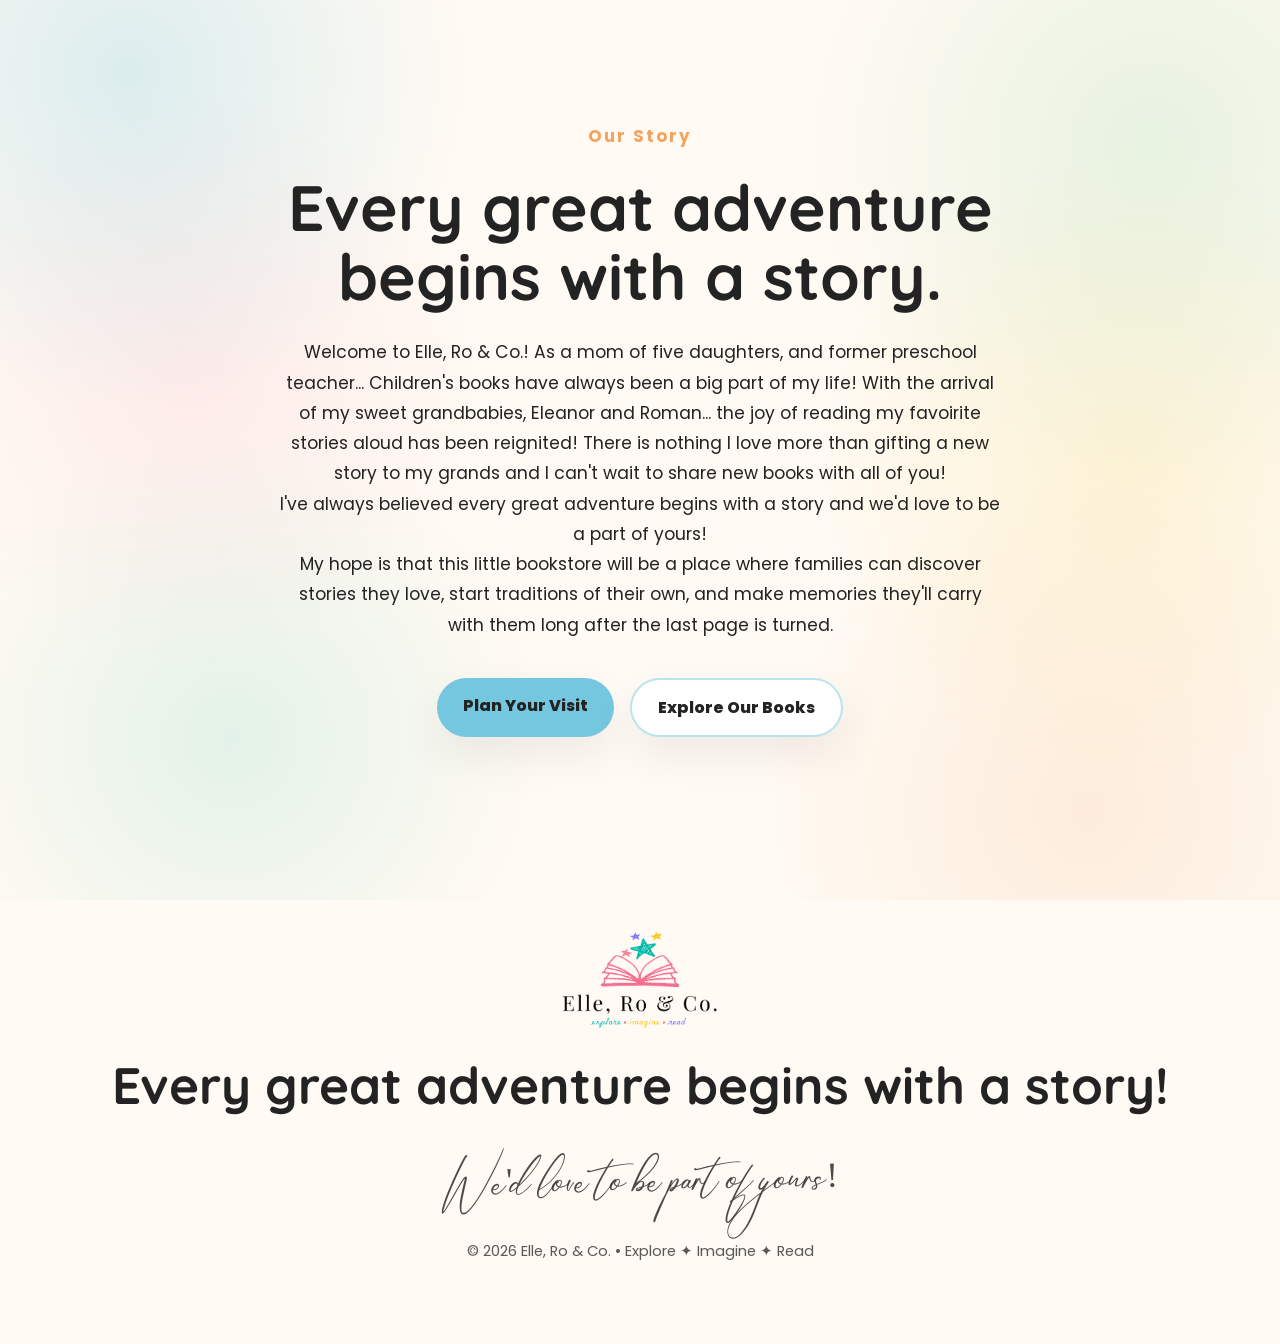
==== commit b2b6b6c5: "Update about.html" ====
--- a/about.html
+++ b/about.html
@@ -30,33 +30,7 @@
   <span class="page-sparkle s15">✦</span>
   <span class="page-sparkle s16">✦</span>
 </div>
-  <header class="hero inner-hero">
-    <div class="shooting-star"></div>
-
-    <nav class="inner-nav">
-  <a href="index.html" class="inner-logo-link">
-    <img
-  src="logo.png"
-  alt="Elle, Ro & Co. logo"
-  class="inner-logo"
-  style="width: 190px; height: auto;"
-/>
-  </a>
-
-  <div class="inner-nav-links">
-    <a href="index.html">Home</a>
-    <a href="about.html">About</a>
-    <a href="books.html">Books</a>
-    <a href="storytime.html">Storytime</a>
-    <a href="visit.html">Visit</a>
-  </div>
-</nav>
-    
-    <div class="hero-cloud cloud-one"></div>
-    <div class="hero-cloud cloud-two"></div>
-
-    </section>
-  </header>
+  
 
   <main>
   <section class="section about-page">
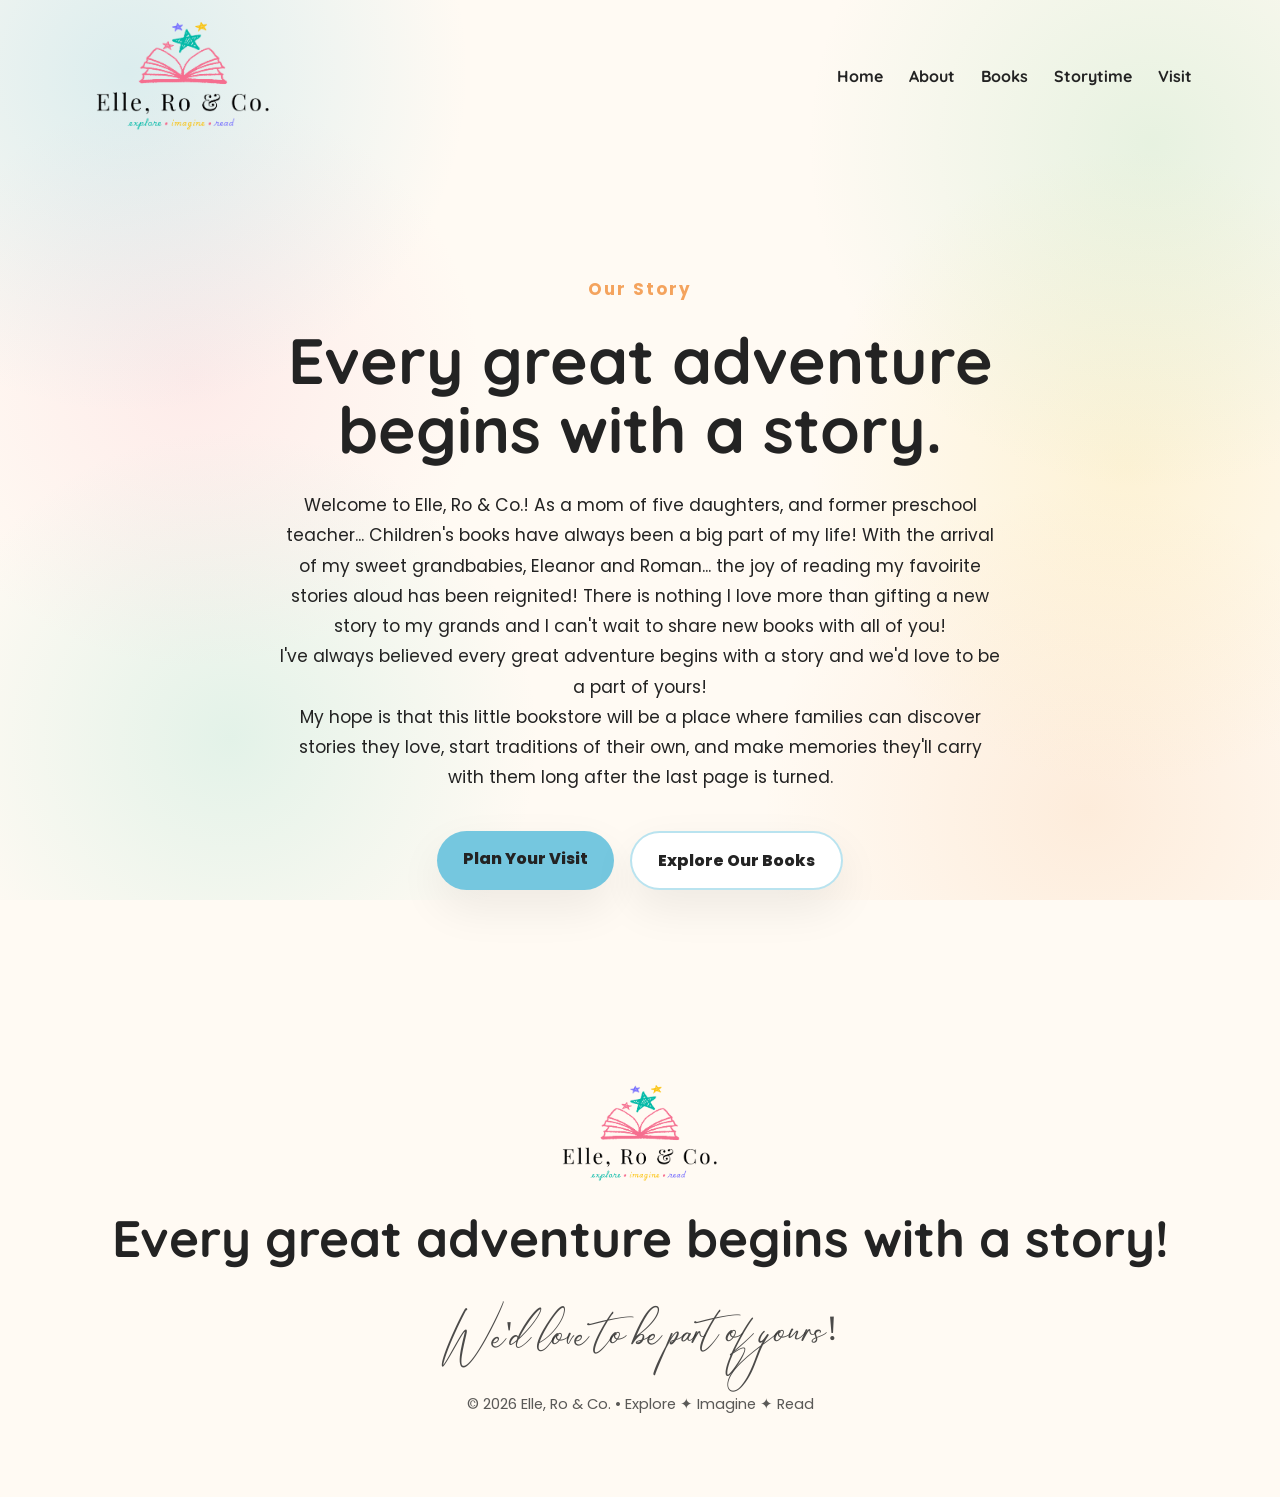
==== commit f1837be0: "Update about.html" ====
--- a/about.html
+++ b/about.html
@@ -30,8 +30,25 @@
   <span class="page-sparkle s15">✦</span>
   <span class="page-sparkle s16">✦</span>
 </div>
-  
+  <header class="inner-header">
+  <nav class="inner-nav">
+    <a href="index.html" class="inner-logo-link">
+      <img
+        src="logo.png"
+        alt="Elle, Ro & Co. logo"
+        class="inner-logo"
+      />
+    </a>
 
+    <div class="inner-nav-links">
+      <a href="index.html">Home</a>
+      <a href="about.html">About</a>
+      <a href="books.html">Books</a>
+      <a href="storytime.html">Storytime</a>
+      <a href="visit.html">Visit</a>
+    </div>
+  </nav>
+</header>
   <main>
   <section class="section about-page">
     <p class="section-label">Our Story</p>
